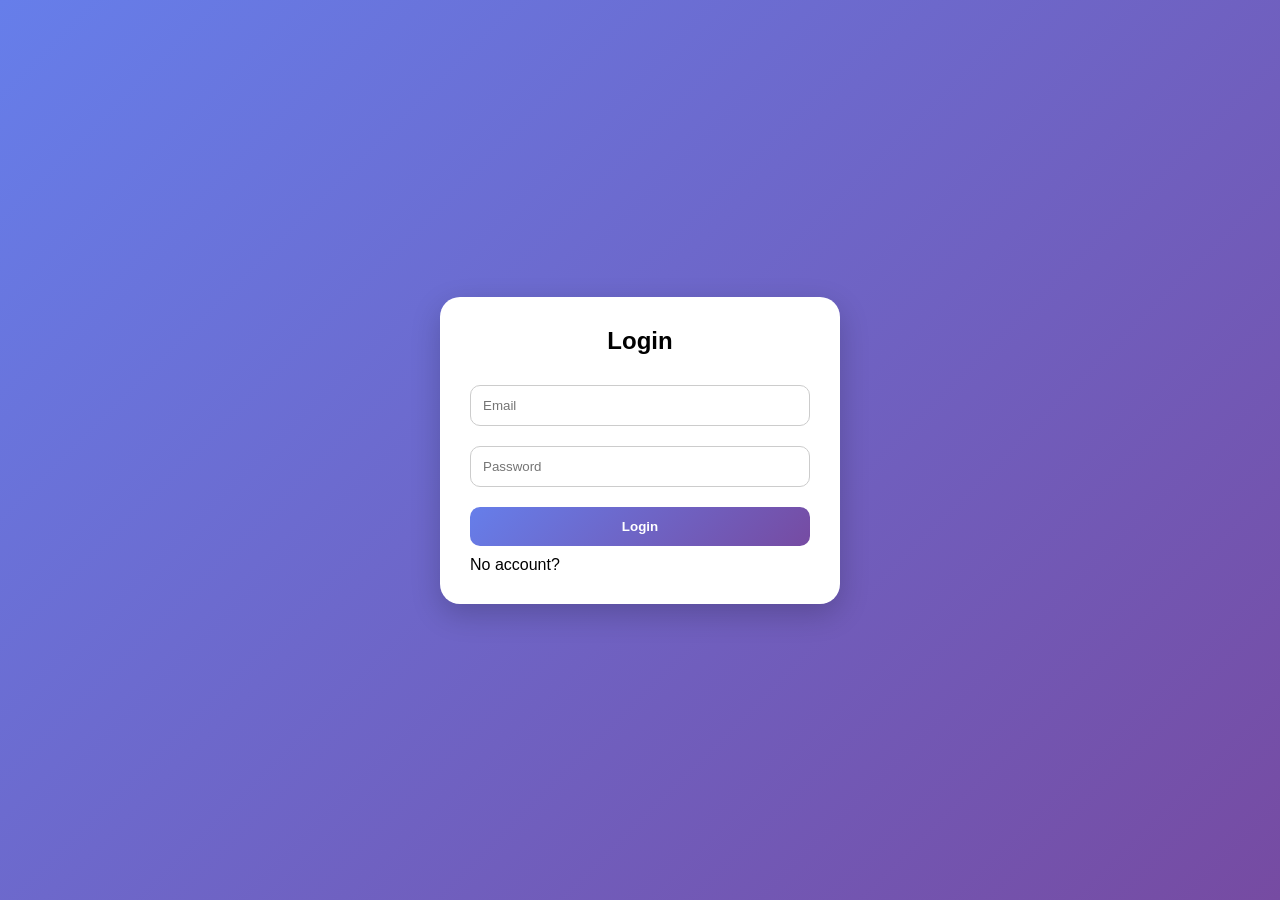
==== index.html @ 7ba2dabe "Initial commit - Todo App" ====
<!DOCTYPE html>
<html>
<head>
<meta charset="UTF-8">
<title>TaskFlow</title>
<link rel="stylesheet" href="style.css">
</head>

<body class="center">

<div class="card container">

  <div class="header">
    <h2>TaskFlow</h2>
    <button onclick="logout()" class="delete-btn">Logout</button>
  </div>

  <input id="taskInput" class="input" placeholder="Add task...">
  <button onclick="addTask()" class="btn btn-primary">Add Task</button>

  <ul id="taskList"></ul>

</div>

<script src="script.js"></script>
</body>
</html>
---- style.css ----
/* RESET */
* {
  margin: 0;
  padding: 0;
  box-sizing: border-box;
  font-family: "Poppins", sans-serif;
}

/* BACKGROUND */
body {
  background: linear-gradient(135deg, #667eea, #764ba2);
  height: 100vh;
  display: flex;
  justify-content: center;
  align-items: center;
}

/* CARD */
.container {
  background: #fff;
  width: 400px;
  padding: 30px;
  border-radius: 20px;
  box-shadow: 0 10px 30px rgba(0,0,0,0.2);
  animation: fadeIn 0.5s ease;
}

/* TITLE */
h2 {
  text-align: center;
  margin-bottom: 20px;
}

/* INPUT */
input {
  width: 100%;
  padding: 12px;
  margin: 10px 0;
  border-radius: 10px;
  border: 1px solid #ccc;
  transition: 0.3s;
}

input:focus {
  border-color: #667eea;
  outline: none;
}

/* BUTTON */
button {
  width: 100%;
  padding: 12px;
  margin-top: 10px;
  border: none;
  border-radius: 10px;
  background: linear-gradient(135deg, #667eea, #764ba2);
  color: white;
  font-weight: bold;
  cursor: pointer;
  transition: 0.3s;
}

button:hover {
  opacity: 0.9;
}

/* TASK LIST */
ul {
  list-style: none;
  margin-top: 20px;
  max-height: 250px;
  overflow-y: auto;
}

/* TASK ITEM */
.task {
  background: #f3f4f6;
  padding: 12px;
  border-radius: 10px;
  margin-bottom: 10px;
  display: flex;
  justify-content: space-between;
  align-items: center;
}

/* DELETE BUTTON */
.delete-btn {
  background: #ff4d4d;
  padding: 6px 10px;
  border-radius: 8px;
  font-size: 12px;
}

/* EMPTY TEXT */
.empty {
  text-align: center;
  color: #888;
  margin-top: 20px;
}

/* ANIMATION */
@keyframes fadeIn {
  from {opacity: 0; transform: translateY(20px);}
  to {opacity: 1; transform: translateY(0);}
}
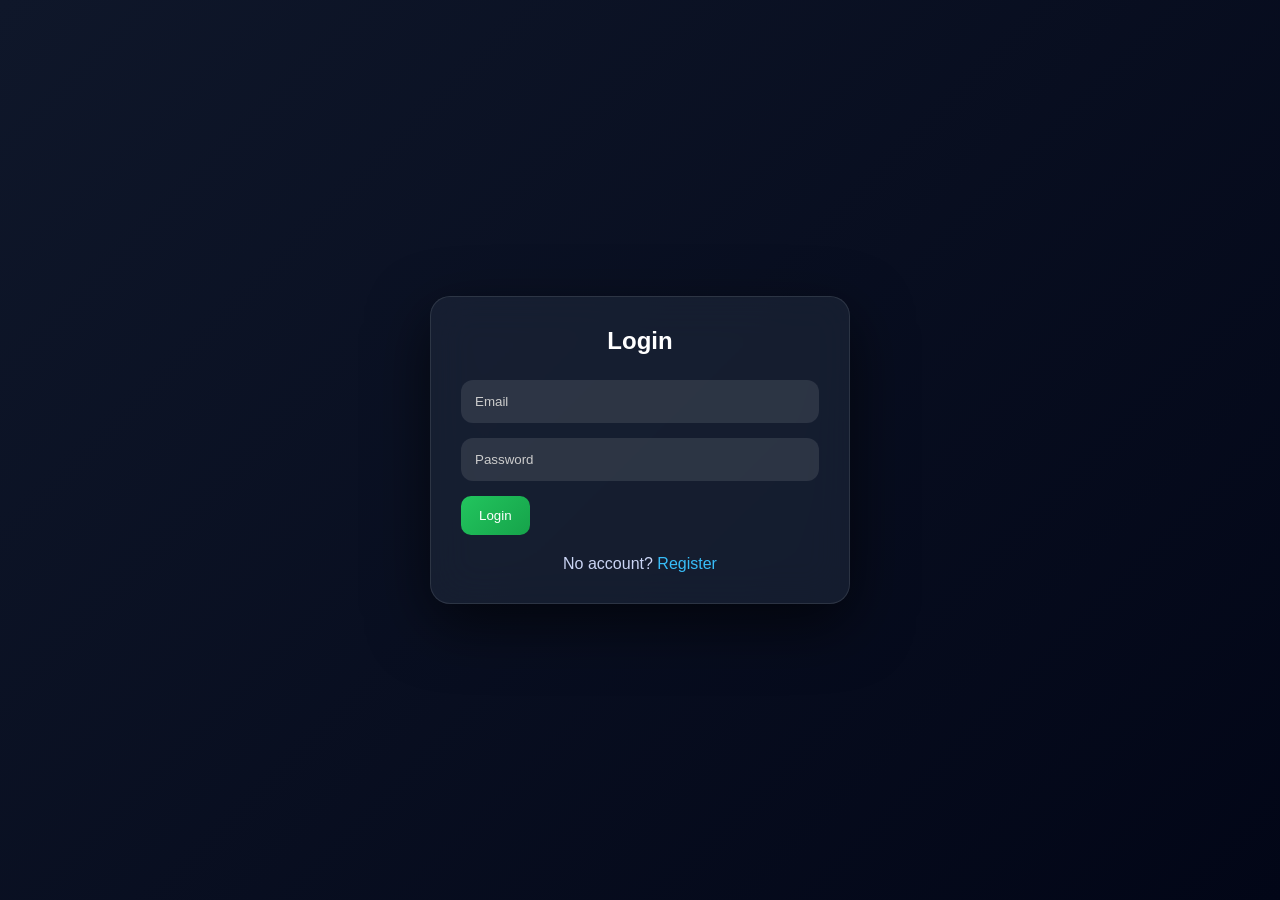
==== commit 6a8fa9d7: "final todo app deployed on AWS" ====
--- a/index.html
+++ b/index.html
@@ -1,22 +1,25 @@
 <!DOCTYPE html>
 <html>
 <head>
+<link rel="icon" type="image/png" href="favicon.png">
 <meta charset="UTF-8">
 <title>TaskFlow</title>
 <link rel="stylesheet" href="style.css">
 </head>
 
-<body class="center">
+<body>
 
-<div class="card container">
+<div class="app">
 
-  <div class="header">
+  <div class="top">
     <h2>TaskFlow</h2>
-    <button onclick="logout()" class="delete-btn">Logout</button>
+    <button onclick="logout()">Logout</button>
   </div>
 
-  <input id="taskInput" class="input" placeholder="Add task...">
-  <button onclick="addTask()" class="btn btn-primary">Add Task</button>
+  <div class="add-section">
+    <input id="taskInput" placeholder="Add task">
+    <button onclick="addTask()">Add</button>
+  </div>
 
   <ul id="taskList"></ul>
 
--- a/style.css
+++ b/style.css
@@ -1,80 +1,98 @@
-/* RESET */
 * {
   margin: 0;
   padding: 0;
   box-sizing: border-box;
-  font-family: "Poppins", sans-serif;
+  font-family: sans-serif;
 }
 
-/* BACKGROUND */
 body {
-  background: linear-gradient(135deg, #667eea, #764ba2);
   height: 100vh;
   display: flex;
   justify-content: center;
   align-items: center;
+  background: linear-gradient(135deg, #0f172a, #020617);
 }
 
-/* CARD */
-.container {
-  background: #fff;
-  width: 400px;
+.app {
+  width: 420px;
   padding: 30px;
   border-radius: 20px;
-  box-shadow: 0 10px 30px rgba(0,0,0,0.2);
-  animation: fadeIn 0.5s ease;
+  backdrop-filter: blur(20px);
+  background: rgba(30, 41, 59, 0.6);
+  border: 1px solid rgba(255,255,255,0.1);
+  box-shadow: 0 20px 60px rgba(0,0,0,0.6);
+  color: white;
 }
 
-/* TITLE */
 h2 {
   text-align: center;
-  margin-bottom: 20px;
+  margin-bottom: 25px;
+  font-weight: 600;
 }
 
-/* INPUT */
 input {
   width: 100%;
-  padding: 12px;
-  margin: 10px 0;
-  border-radius: 10px;
-  border: 1px solid #ccc;
-  transition: 0.3s;
+  padding: 14px;
+  border-radius: 12px;
+  border: none;
+  outline: none;
+  margin-bottom: 15px;
+  background: rgba(255,255,255,0.1);
+  color: white;
 }
 
-input:focus {
-  border-color: #667eea;
-  outline: none;
+input::placeholder {
+  color: #ccc;
 }
 
-/* BUTTON */
 button {
-  width: 100%;
-  padding: 12px;
-  margin-top: 10px;
+  padding: 12px 18px;
+  border-radius: 10px;
   border: none;
-  border-radius: 10px;
-  background: linear-gradient(135deg, #667eea, #764ba2);
+  cursor: pointer;
+  background: linear-gradient(135deg, #22c55e, #16a34a);
   color: white;
-  font-weight: bold;
-  cursor: pointer;
   transition: 0.3s;
 }
 
 button:hover {
-  opacity: 0.9;
+  transform: scale(1.05);
 }
 
-/* TASK LIST */
+.top {
+  display: flex;
+  justify-content: space-between;
+  align-items: center;
+  margin-bottom: 20px;
+}
+
+.top button {
+  width: auto;
+}
+
+.add-section {
+  display: flex;
+  gap: 10px;
+}
+
+.add-section input {
+  flex: 1;
+  margin-bottom: 0;
+}
+
+.add-section button {
+  width: auto;
+}
+
 ul {
+  margin-top: 20px;
   list-style: none;
-  margin-top: 20px;
   max-height: 250px;
   overflow-y: auto;
 }
 
-/* TASK ITEM */
 .task {
-  background: #f3f4f6;
+  background: rgba(255,255,255,0.08);
   padding: 12px;
   border-radius: 10px;
   margin-bottom: 10px;
@@ -83,23 +101,25 @@
   align-items: center;
 }
 
-/* DELETE BUTTON */
-.delete-btn {
-  background: #ff4d4d;
-  padding: 6px 10px;
+.task button {
+  background: #ef4444;
+  padding: 6px 12px;
   border-radius: 8px;
-  font-size: 12px;
 }
 
-/* EMPTY TEXT */
-.empty {
+p {
   text-align: center;
-  color: #888;
   margin-top: 20px;
+  color: #cbd5f5;
 }
 
-/* ANIMATION */
-@keyframes fadeIn {
-  from {opacity: 0; transform: translateY(20px);}
-  to {opacity: 1; transform: translateY(0);}
+a {
+  color: #38bdf8;
+  text-decoration: none;
+  font-weight: 500;
+}
+
+a:hover {
+  text-decoration: underline;
+  color: #0ea5e9;
 }
